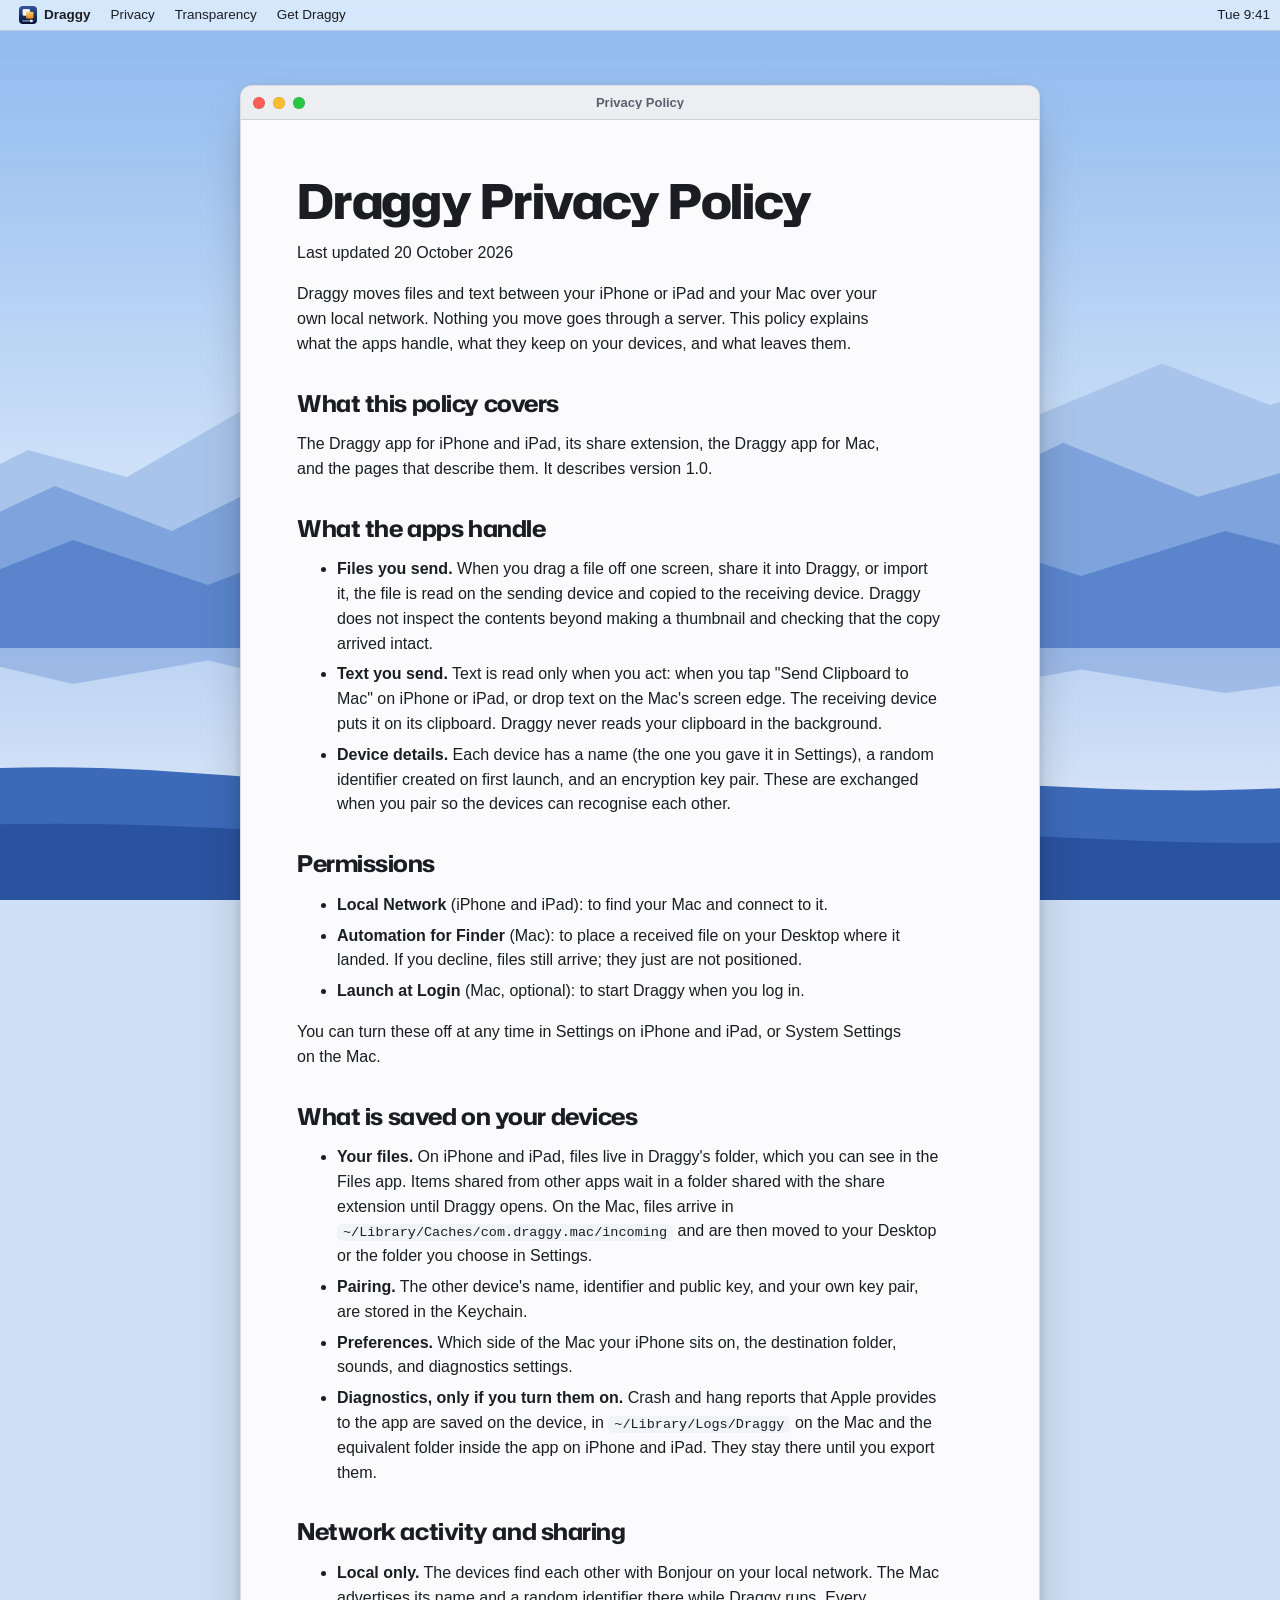
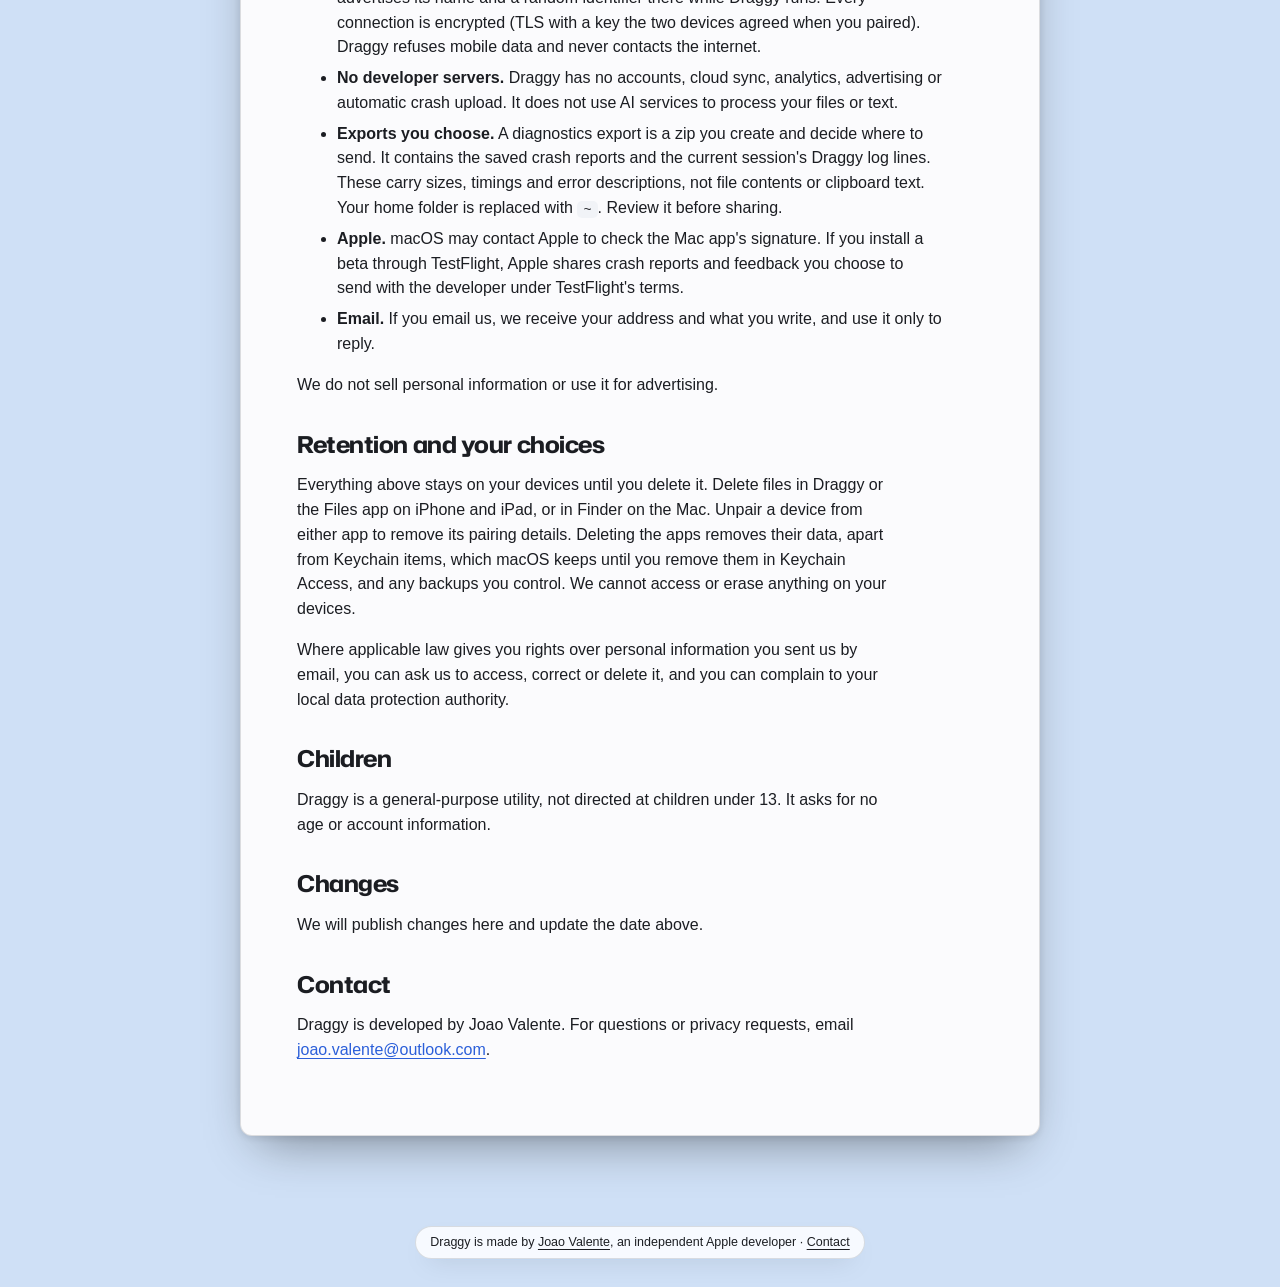
==== privacy.html @ fdbd55ca "Publish Draggy site from bdbf0c8" ====
<!doctype html>
<html lang="en">
<head>
  <meta charset="utf-8">
  <meta name="viewport" content="width=device-width, initial-scale=1, viewport-fit=cover">
  <title>Privacy Policy · Draggy</title>
  <link rel="icon" href="assets/favicon.png">
  <link rel="preload" href="fonts/HubotSans-Variable.woff2" as="font" type="font/woff2" crossorigin>
  <link rel="stylesheet" href="style.css">
</head>
<body>
  <a class="skip" href="#main">Skip to content</a>
  <header class="menubar">
    <nav class="menubar-inner" aria-label="Site">
      <a class="menu-app" href="./"><img src="assets/icon.png" alt="" width="18" height="18">Draggy</a>
      <a class="menu-item" href="privacy.html">Privacy</a>
      <a class="menu-item" href="transparency.html">Transparency</a>
      <a class="menu-item hide-sm" href="./#get">Get Draggy</a>
      <span class="menu-status" aria-hidden="true"><span class="clock">Tue 9:41</span></span>
    </nav>
  </header>
  <main id="main" class="doc-desk">
    <article class="window doc-window">
      <div class="titlebar" aria-hidden="true">
        <span class="lights"><i></i><i></i><i></i></span>
        <span class="title">Privacy Policy</span>
      </div>
      <div class="window-body">
<h1 id="draggy-privacy-policy">Draggy Privacy Policy</h1>
<p>Last updated 20 October 2026</p>
<p>Draggy moves files and text between your iPhone or iPad and your Mac
over your own local network. Nothing you move goes through a server.
This policy explains what the apps handle, what they keep on your
devices, and what leaves them.</p>
<h2 id="what-this-policy-covers">What this policy covers</h2>
<p>The Draggy app for iPhone and iPad, its share extension, the Draggy
app for Mac, and the pages that describe them. It describes version
1.0.</p>
<h2 id="what-the-apps-handle">What the apps handle</h2>
<ul>
<li><strong>Files you send.</strong> When you drag a file off one
screen, share it into Draggy, or import it, the file is read on the
sending device and copied to the receiving device. Draggy does not
inspect the contents beyond making a thumbnail and checking that the
copy arrived intact.</li>
<li><strong>Text you send.</strong> Text is read only when you act: when
you tap "Send Clipboard to Mac" on iPhone or iPad, or drop text on the
Mac's screen edge. The receiving device puts it on its clipboard. Draggy
never reads your clipboard in the background.</li>
<li><strong>Device details.</strong> Each device has a name (the one you
gave it in Settings), a random identifier created on first launch, and
an encryption key pair. These are exchanged when you pair so the devices
can recognise each other.</li>
</ul>
<h2 id="permissions">Permissions</h2>
<ul>
<li><strong>Local Network</strong> (iPhone and iPad): to find your Mac
and connect to it.</li>
<li><strong>Automation for Finder</strong> (Mac): to place a received
file on your Desktop where it landed. If you decline, files still
arrive; they just are not positioned.</li>
<li><strong>Launch at Login</strong> (Mac, optional): to start Draggy
when you log in.</li>
</ul>
<p>You can turn these off at any time in Settings on iPhone and iPad, or
System Settings on the Mac.</p>
<h2 id="what-is-saved-on-your-devices">What is saved on your
devices</h2>
<ul>
<li><strong>Your files.</strong> On iPhone and iPad, files live in
Draggy's folder, which you can see in the Files app. Items shared from
other apps wait in a folder shared with the share extension until Draggy
opens. On the Mac, files arrive in
<code>~/Library/Caches/com.draggy.mac/incoming</code> and are then moved
to your Desktop or the folder you choose in Settings.</li>
<li><strong>Pairing.</strong> The other device's name, identifier and
public key, and your own key pair, are stored in the Keychain.</li>
<li><strong>Preferences.</strong> Which side of the Mac your iPhone sits
on, the destination folder, sounds, and diagnostics settings.</li>
<li><strong>Diagnostics, only if you turn them on.</strong> Crash and
hang reports that Apple provides to the app are saved on the device, in
<code>~/Library/Logs/Draggy</code> on the Mac and the equivalent folder
inside the app on iPhone and iPad. They stay there until you export
them.</li>
</ul>
<h2 id="network-activity-and-sharing">Network activity and sharing</h2>
<ul>
<li><strong>Local only.</strong> The devices find each other with
Bonjour on your local network. The Mac advertises its name and a random
identifier there while Draggy runs. Every connection is encrypted (TLS
with a key the two devices agreed when you paired). Draggy refuses
mobile data and never contacts the internet.</li>
<li><strong>No developer servers.</strong> Draggy has no accounts, cloud
sync, analytics, advertising or automatic crash upload. It does not use
AI services to process your files or text.</li>
<li><strong>Exports you choose.</strong> A diagnostics export is a zip
you create and decide where to send. It contains the saved crash reports
and the current session's Draggy log lines. These carry sizes, timings
and error descriptions, not file contents or clipboard text. Your home
folder is replaced with <code>~</code>. Review it before sharing.</li>
<li><strong>Apple.</strong> macOS may contact Apple to check the Mac
app's signature. If you install a beta through TestFlight, Apple shares
crash reports and feedback you choose to send with the developer under
TestFlight's terms.</li>
<li><strong>Email.</strong> If you email us, we receive your address and
what you write, and use it only to reply.</li>
</ul>
<p>We do not sell personal information or use it for advertising.</p>
<h2 id="retention-and-your-choices">Retention and your choices</h2>
<p>Everything above stays on your devices until you delete it. Delete
files in Draggy or the Files app on iPhone and iPad, or in Finder on the
Mac. Unpair a device from either app to remove its pairing details.
Deleting the apps removes their data, apart from Keychain items, which
macOS keeps until you remove them in Keychain Access, and any backups
you control. We cannot access or erase anything on your devices.</p>
<p>Where applicable law gives you rights over personal information you
sent us by email, you can ask us to access, correct or delete it, and
you can complain to your local data protection authority.</p>
<h2 id="children">Children</h2>
<p>Draggy is a general-purpose utility, not directed at children under
13. It asks for no age or account information.</p>
<h2 id="changes">Changes</h2>
<p>We will publish changes here and update the date above.</p>
<h2 id="contact">Contact</h2>
<p>Draggy is developed by Joao Valente. For questions or privacy
requests, email <a
href="mailto:joao.valente@outlook.com">joao.valente@outlook.com</a>.</p>
      </div>
    </article>
  </main>
  <footer class="dock-wrap">
    <p class="made plate">Draggy is made by <a href="https://portfolio.ovalente.online">Joao Valente</a>, an independent Apple developer · <a href="mailto:joao.valente@outlook.com">Contact</a></p>
  </footer>
</body>
</html>
---- style.css ----
/* Draggy site: the page is a Mac Desktop. Windows float over an authored wallpaper; the menu bar is the nav. */

@font-face {
  font-family: "Hubot Sans";
  src: url("fonts/HubotSans-Variable.woff2") format("woff2");
  font-weight: 200 900;
  font-stretch: 75% 125%;
  font-display: swap;
}

:root {
  --ui: -apple-system, BlinkMacSystemFont, "SF Pro Text", "Helvetica Neue", "Segoe UI", Roboto, sans-serif;
  --display: "Hubot Sans", var(--ui);

  --wallpaper: url("assets/wallpaper-day.svg");
  --desk-fallback: #cfe0f6;
  --menubar: rgba(246, 248, 252, 0.72);
  --menubar-text: #1b1d22;
  --window: #fbfbfd;
  --window-line: rgba(25, 30, 45, 0.14);
  --titlebar: #eceef2;
  --title-text: #5b606b;
  --text: #1b1d22;
  --text-2: #4a4f5a;
  --label-bg: rgba(255, 255, 255, 0.78);
  --label-text: #1b1d22;
  --select: #2b5fd9;
  --select-fill: #2b5fd9;
  --select-soft: rgba(43, 95, 217, 0.14);
  --row: #f1f3f7;
  --push: #ffffff;
  --push-line: rgba(25, 30, 45, 0.18);
  --dock: rgba(246, 248, 252, 0.6);
  --hint: rgba(255, 255, 255, 0.84);
  --inactive-light: #d5d7dc;
  --shadow-window: 0 22px 48px -18px rgba(0, 0, 0, 0.42), 0 2px 8px rgba(0, 0, 0, 0.1);
  --shadow-inactive: 0 12px 28px -16px rgba(0, 0, 0, 0.3), 0 1px 4px rgba(0, 0, 0, 0.08);
  --shadow-phone: 0 30px 60px -24px rgba(0, 0, 0, 0.55), 0 4px 14px rgba(0, 0, 0, 0.18);
  --radius-window: 12px;

  /* The docked iPhone and the seam where it meets the Desktop. */
  --phone-w: clamp(260px, 24vw, 340px);
  --phone-shown: calc(var(--phone-w) * 0.88);
  color-scheme: light dark;
}

@media (prefers-color-scheme: dark) {
  :root:not([data-theme="light"]) {
    --wallpaper: url("assets/wallpaper-night.svg");
    --desk-fallback: #111a36;
    --menubar: rgba(22, 26, 42, 0.62);
    --menubar-text: #eef0f6;
    --window: #1e1f24;
    --window-line: rgba(255, 255, 255, 0.12);
    --titlebar: #2a2b31;
    --title-text: #a4a8b4;
    --text: #f1f2f6;
    --text-2: #b9bdc8;
    --label-bg: rgba(12, 16, 32, 0.62);
    --label-text: #ffffff;
    --select: #7da2ff;
    --select-fill: #2f5fd6;
    --select-soft: rgba(76, 125, 255, 0.2);
    --row: #26272d;
    --push: #3a3b42;
    --push-line: rgba(255, 255, 255, 0.14);
    --dock: rgba(32, 36, 54, 0.55);
    --hint: rgba(30, 33, 46, 0.84);
    --inactive-light: #4a4c55;
    --shadow-window: 0 24px 52px -18px rgba(0, 0, 0, 0.7), 0 2px 8px rgba(0, 0, 0, 0.35);
    --shadow-inactive: 0 14px 30px -16px rgba(0, 0, 0, 0.6), 0 1px 4px rgba(0, 0, 0, 0.3);
  }
}
:root[data-theme="dark"] {
  --wallpaper: url("assets/wallpaper-night.svg");
  --desk-fallback: #111a36;
  --menubar: rgba(22, 26, 42, 0.62);
  --menubar-text: #eef0f6;
  --window: #1e1f24;
  --window-line: rgba(255, 255, 255, 0.12);
  --titlebar: #2a2b31;
  --title-text: #a4a8b4;
  --text: #f1f2f6;
  --text-2: #b9bdc8;
  --label-bg: rgba(12, 16, 32, 0.62);
  --label-text: #ffffff;
  --select: #7da2ff;
  --select-fill: #2f5fd6;
  --select-soft: rgba(76, 125, 255, 0.2);
  --row: #26272d;
  --push: #3a3b42;
  --push-line: rgba(255, 255, 255, 0.14);
  --dock: rgba(32, 36, 54, 0.55);
  --hint: rgba(30, 33, 46, 0.84);
  --inactive-light: #4a4c55;
  --shadow-window: 0 24px 52px -18px rgba(0, 0, 0, 0.7), 0 2px 8px rgba(0, 0, 0, 0.35);
  --shadow-inactive: 0 14px 30px -16px rgba(0, 0, 0, 0.6), 0 1px 4px rgba(0, 0, 0, 0.3);
}

* { box-sizing: border-box; }
html { -webkit-text-size-adjust: 100%; scroll-behavior: smooth; scroll-padding-top: 40px; }
body {
  margin: 0;
  min-height: 100vh;
  color: var(--text);
  background: var(--desk-fallback);
  font: 16px/1.55 var(--ui);
  -webkit-font-smoothing: antialiased;
}
/* The wallpaper stays put behind every window, like a real Desktop. A fixed layer rather than
   background-attachment: fixed, which iOS ignores. */
body::before {
  content: ""; position: fixed; inset: 0; z-index: -1;
  background: var(--desk-fallback) var(--wallpaper) center bottom / cover no-repeat;
}
img, svg { display: block; }
img { max-width: 100%; height: auto; }
a { color: var(--select); text-underline-offset: 3px; text-decoration-thickness: 1px; }
::selection { background: var(--select-fill); color: #fff; }
:focus-visible { outline: 3px solid color-mix(in srgb, var(--select) 70%, transparent); outline-offset: 2px; border-radius: 6px; }
.sprite { position: absolute; }
.skip { position: absolute; left: -999px; top: 6px; z-index: 50; background: var(--window); color: var(--text); padding: 8px 12px; border-radius: 8px; }
.skip:focus { left: 8px; }

/* Menu bar: the site navigation in the macOS menu bar's grammar. */
.menubar {
  position: sticky; top: 0; z-index: 20;
  background: var(--menubar);
  backdrop-filter: saturate(1.6) blur(18px);
  -webkit-backdrop-filter: saturate(1.6) blur(18px);
  border-bottom: 1px solid var(--window-line);
}
.menubar-inner { display: flex; align-items: center; gap: 2px; height: 30px; padding: 0 10px; font: 500 13.5px/1 var(--ui); }
.menubar a { color: var(--menubar-text); text-decoration: none; padding: 6px 9px; border-radius: 5px; white-space: nowrap; }
.menubar a:hover { background: var(--select-fill); color: #fff; }
.menu-app { display: inline-flex; align-items: center; gap: 7px; font-weight: 700; }
.menu-app img { width: 18px; height: 18px; border-radius: 4px; }
.menu-status { margin-left: auto; display: inline-flex; align-items: center; gap: 12px; color: var(--menubar-text); font-variant-numeric: tabular-nums; }
.status-glyph { width: 16px; height: 16px; }

/* Windows. The key window has colored traffic lights; the others go grey, as on a real Mac. */
.window {
  background: var(--window);
  border: 1px solid var(--window-line);
  border-radius: var(--radius-window);
  box-shadow: var(--shadow-window);
  overflow: hidden;
  position: relative;
  transition: box-shadow 0.3s ease-out;
  z-index: 2;
}
.window.inactive { z-index: 1; }
/* Keyboard focus raises its window, so a focused link is never under another window. */
.window:focus-within { z-index: 3; }
.titlebar {
  position: relative; display: flex; align-items: center; justify-content: center;
  height: 34px; padding: 0 76px; background: var(--titlebar); border-bottom: 1px solid var(--window-line);
}
.lights { position: absolute; left: 12px; display: flex; gap: 8px; }
.lights i { width: 12px; height: 12px; border-radius: 50%; background: #ff5f57; box-shadow: inset 0 0 0 0.5px rgba(0, 0, 0, 0.18); transition: background 0.2s; }
.lights i:nth-child(2) { background: #febc2e; }
.lights i:nth-child(3) { background: #28c840; }
.title { font: 600 13px/1 var(--ui); color: var(--title-text); white-space: nowrap; overflow: hidden; text-overflow: ellipsis; }
.window.inactive { box-shadow: var(--shadow-inactive); }
.window.inactive .lights i { background: var(--inactive-light); }
.window.inactive .title { opacity: 0.6; }
.window-body { padding: 28px 30px 30px; }
.statusbar {
  padding: 7px 16px; font: 12px/1.3 var(--ui); color: var(--title-text);
  background: var(--titlebar); border-top: 1px solid var(--window-line); text-align: center;
}

h1, h2, h3 { font-family: var(--display); color: var(--text); text-wrap: balance; margin: 0; word-spacing: 0.05em; }
h1 { font-size: clamp(2.6rem, 5.2vw, 4.4rem); font-weight: 760; letter-spacing: -0.025em; line-height: 1.03; margin-bottom: 18px; }
h2 { font-size: clamp(1.8rem, 3.2vw, 2.6rem); font-weight: 700; letter-spacing: -0.02em; line-height: 1.1; margin-bottom: 10px; }
h3 { font-size: 1.15rem; font-weight: 680; letter-spacing: -0.01em; }
.lede { font-size: 1.15rem; line-height: 1.55; color: var(--text-2); margin: 0 0 26px; max-width: 34em; }
.sub { color: var(--text-2); margin: 0 0 22px; max-width: 42em; }

/* Push buttons, in the macOS dialog grammar: the default one is blue. */
.actions { display: flex; flex-wrap: wrap; gap: 10px; }
.push {
  display: inline-flex; align-items: center; justify-content: center; min-height: 34px;
  padding: 0 16px; border-radius: 8px; font: 600 14.5px/1 var(--ui); text-decoration: none;
  color: var(--text); background: var(--push); border: 1px solid var(--push-line);
  box-shadow: 0 1px 2px rgba(0, 0, 0, 0.08);
  transition: transform 0.15s cubic-bezier(0.2, 0.8, 0.2, 1), filter 0.15s;
}
.push:hover { filter: brightness(0.97); }
.push:active { transform: translateY(1px); }
.push.default { background: var(--select-fill); color: #fff; border-color: transparent; box-shadow: 0 1px 2px rgba(0, 0, 0, 0.25); }
/* Disabled reads as information, not as a faded button: solid neutral fill, full-contrast text. */
.push[aria-disabled="true"] { background: var(--row); color: var(--text-2); border-color: var(--push-line); box-shadow: none; pointer-events: none; }

/* The first viewport: the Desktop itself. */
.desk {
  position: relative; overflow: hidden;
  min-height: calc(100svh - 31px);
  display: grid; align-content: center;
  padding: 7vh clamp(16px, 7vw, 110px) 15vh;
}
.hero-window { width: min(620px, 100%); position: relative; z-index: 3; }
.hero-body { padding: 34px 36px 34px; }

.desk-icons { position: static; }
.desk-icon {
  appearance: none; background: none; border: 0; padding: 6px 6px 4px; margin: 0;
  display: grid; justify-items: center; gap: 5px; width: 104px;
  cursor: grab; touch-action: none; border-radius: 8px; color: inherit; text-decoration: none;
  transition: transform 0.35s cubic-bezier(0.16, 1, 0.3, 1), opacity 0.3s;
}
.desk-icon.as-link { cursor: pointer; touch-action: auto; }
.desk-icon:active { cursor: grabbing; }
.desk-icon.as-link:active { cursor: pointer; }
.desk .desk-icon { position: absolute; z-index: 4; }
.desk-icon.in-column { right: calc(var(--phone-shown) + clamp(110px, 10vw, 170px)); }
.desk-icon.in-column.first { top: 9vh; }
.desk-icon.in-column.second { top: calc(9vh + 116px); }
/* The file that just crossed: right at the seam, in the bloom's resting light. */
.desk-icon.at-seam { right: calc(var(--phone-shown) + 18px); top: calc(50% - 48px); }
.icon-art { width: 50px; height: 62px; filter: drop-shadow(0 3px 5px rgba(0, 0, 0, 0.3)); }
.icon-art.wide { width: 62px; height: 50px; margin: 6px 0; }
.label {
  font: 600 12.5px/1.25 var(--ui); color: var(--label-text); background: var(--label-bg);
  padding: 2px 7px; border-radius: 5px; text-align: center; max-width: 100%;
}
.desk-icon:focus-visible { outline: none; }
.desk-icon:focus-visible .label, .desk-icon.selected .label { background: var(--select-fill); color: #fff; }
.desk-icon:focus-visible .icon-art, .desk-icon.selected .icon-art { filter: drop-shadow(0 3px 5px rgba(0, 0, 0, 0.3)) brightness(0.88); }
.desk-icon.dragging { transition: none; z-index: 10; cursor: grabbing; }
.desk-icon.sent { opacity: 0; transform: var(--sent-to, translateX(160px)) scale(0.3); pointer-events: none; }
.desk-icon.arriving { animation: arrive 1.15s cubic-bezier(0.16, 1, 0.3, 1) 0.5s both; }
@keyframes arrive {
  from { transform: translate(var(--from-x, 120px), var(--from-y, 0)) scale(0.55); opacity: 0; filter: blur(2px); }
  35% { opacity: 1; filter: blur(0); }
  to { transform: none; opacity: 1; }
}

/* The iPhone, docked against the right edge of the screen like it sits beside the Mac. */
.docked-phone {
  position: absolute; z-index: 2; margin: 0;
  right: calc((var(--phone-w) - var(--phone-shown)) * -1);
  top: 50%; transform: translateY(-50%);
  width: var(--phone-w);
}
.phone-frame {
  position: relative; border-radius: 15% / 7.5%; padding: 3.4%;
  background: #0d0e12; box-shadow: var(--shadow-phone), inset 0 0 0 1.5px #3a3c44;
}
.phone-frame img { border-radius: 12.5% / 6.4%; width: 100%; }
.phone-glow {
  position: absolute; inset: 3.4%; border-radius: 12.5% / 6.4%; pointer-events: none; opacity: 0;
  box-shadow: inset 0 0 22px 6px rgba(190, 130, 245, 0.85), inset 0 0 40px 12px rgba(255, 140, 120, 0.45);
  transition: opacity 0.6s ease-out;
}
.docked-phone.receiving .phone-glow { opacity: 1; transition-duration: 0.15s; }
.docked-phone.target .phone-frame { box-shadow: var(--shadow-phone), inset 0 0 0 1.5px #3a3c44, 0 0 0 4px var(--select-fill); }

/* The Mac's light bloom where a file crosses: white core, pastel rainbow fringe. At rest it glows softly at
   the seam, so a still frame still shows where the file came from. */
.bloom {
  position: absolute; z-index: 1; pointer-events: none;
  width: 760px; height: 760px; margin: -380px 0 0 -380px;
  left: var(--bloom-x, calc(100% - var(--phone-shown))); top: var(--bloom-y, 50%);
  border-radius: 50%; opacity: 0;
  background: radial-gradient(circle,
    rgba(255, 255, 255, 0.95) 0%, rgba(255, 255, 255, 0.8) 14%,
    rgba(255, 214, 190, 0.6) 28%, rgba(255, 178, 210, 0.42) 40%,
    rgba(196, 178, 255, 0.28) 54%, rgba(150, 220, 255, 0.14) 68%, rgba(150, 220, 255, 0) 80%);
  filter: blur(6px);
}
.bloom.rest { opacity: 0.5; transform: scale(0.62); transition: opacity 1.2s ease-out, transform 1.2s ease-out; }
.bloom.play { animation: bloom 1.6s cubic-bezier(0.16, 1, 0.3, 1) both; }
@keyframes bloom {
  from { opacity: 0; transform: scale(0.3); }
  22% { opacity: 1; }
  to { opacity: 0.5; transform: scale(0.62); }
}

.desk-hint {
  position: absolute; z-index: 5; left: 50%; bottom: 5vh; transform: translateX(-50%); margin: 0;
  padding: 8px 14px; border-radius: 999px; background: var(--hint);
  backdrop-filter: blur(14px); -webkit-backdrop-filter: blur(14px);
  font: 500 13px/1.3 var(--ui); color: var(--text); box-shadow: 0 6px 18px -8px rgba(0, 0, 0, 0.35);
  white-space: nowrap;
}

/* Text that sits straight on the Desktop gets a frosted backing, like a macOS widget. */
.plate {
  display: inline-block; max-width: 100%;
  background: var(--hint); color: var(--text); text-shadow: none;
  backdrop-filter: saturate(1.5) blur(16px); -webkit-backdrop-filter: saturate(1.5) blur(16px);
  border: 1px solid var(--window-line); border-radius: 16px;
  box-shadow: 0 10px 26px -14px rgba(0, 0, 0, 0.35);
}

/* Further down, more windows on the same Desktop: staggered left and right, overlapping, never a centred
   column of cards. */
.sheet { position: relative; padding: 4vh clamp(16px, 6vw, 96px); display: grid; max-width: 1360px; margin: 0 auto; }
.list-window { width: min(880px, 100%); justify-self: start; }
.sheet.split { grid-template-columns: minmax(0, 1fr) clamp(220px, 21vw, 290px); gap: clamp(28px, 4vw, 60px); align-items: center; margin-top: -6vh; }
.icon-window { width: min(860px, 100%); justify-self: end; z-index: 1; }
#privacy { grid-template-columns: minmax(0, 720px) auto; justify-content: start; gap: 40px; align-items: start; margin-top: -4vh; }
.get .volume-window { width: min(900px, 100%); justify-self: end; margin-top: -2vh; }

.listview { width: 100%; border-collapse: collapse; font-size: 15px; }
.listview thead th { text-align: left; font: 600 12px/1 var(--ui); color: var(--title-text); padding: 8px 14px; border-bottom: 1px solid var(--window-line); }
.listview tbody tr:nth-child(odd) { background: var(--row); }
.listview th[scope="row"], .listview td { padding: 14px; vertical-align: top; text-align: left; font-weight: 400; color: var(--text-2); }
.listview th[scope="row"] { width: 52%; }
.step { display: block; font: 680 16px/1.3 var(--display); color: var(--text); margin-bottom: 3px; }
.listview tbody tr:hover { background: var(--select-soft); }

/* Finder icon view with a Quick Look pane. */
.finder-split { display: grid; grid-template-columns: minmax(0, 1fr) 240px; border-top: 1px solid var(--window-line); margin: 0 -30px -30px; }
.iconview { list-style: none; margin: 0; padding: 22px 18px; display: grid; grid-template-columns: repeat(3, minmax(0, 1fr)); gap: 14px 6px; align-content: start; }
.file {
  appearance: none; background: none; border: 0; padding: 8px 4px; width: 100%; color: inherit; cursor: default;
  display: grid; justify-items: center; gap: 8px; border-radius: 10px; font: inherit;
}
.file-tile {
  width: 64px; height: 76px; border-radius: 6px 18px 6px 6px; display: grid; place-items: center;
  background: var(--window); border: 1px solid var(--window-line); box-shadow: 0 4px 10px -6px rgba(0, 0, 0, 0.35);
  color: var(--select);
}
.file-tile svg { width: 30px; height: 30px; }
.file-name { font: 600 13px/1.25 var(--ui); text-align: center; color: var(--text); padding: 2px 6px; border-radius: 5px; max-width: 13ch; text-wrap: balance; }
.file-desc { display: none; }
.file[aria-pressed="true"] .file-name { background: var(--select-fill); color: #fff; }
.file[aria-pressed="true"] .file-tile { background: var(--select-soft); }
.file:focus-visible { outline: none; }
.file:focus-visible .file-tile { outline: 3px solid color-mix(in srgb, var(--select) 70%, transparent); outline-offset: 2px; }
.quicklook { border-left: 1px solid var(--window-line); background: var(--row); padding: 26px 22px; display: grid; align-content: start; gap: 10px; }
.ql-tile { width: 56px; height: 66px; border-radius: 6px 16px 6px 6px; display: grid; place-items: center; background: var(--window); border: 1px solid var(--window-line); color: var(--select); }
.ql-tile svg { width: 28px; height: 28px; }
.ql-title { font: 680 18px/1.25 var(--display); color: var(--text); }
.ql-desc { margin: 0; color: var(--text-2); }
/* Without JavaScript there is no selection, so every description shows under its icon. */
.no-js .file-desc { display: block; font-size: 13.5px; color: var(--text-2); text-align: center; }
.no-js .quicklook { display: none; }
.no-js .finder-split { grid-template-columns: 1fr; }

.phone-still { margin: 0; display: grid; gap: 12px; justify-items: center; }
.phone-still figcaption { font: 600 13px/1.3 var(--ui); text-align: center; padding: 7px 12px; border-radius: 999px; text-wrap: balance; }

.info-head { display: flex; gap: 18px; align-items: flex-start; margin-bottom: 18px; }
.info-head img { width: 64px; height: 64px; border-radius: 14px; flex: none; box-shadow: 0 4px 10px -4px rgba(0, 0, 0, 0.3); }
.info-rows { margin: 0; border-top: 1px solid var(--window-line); }
.info-rows > div { display: grid; grid-template-columns: 9.5em 1fr; gap: 16px; padding: 11px 0; border-bottom: 1px solid var(--window-line); }
.info-rows dt { font-weight: 600; color: var(--title-text); text-align: right; font-size: 14px; }
.info-rows dd { margin: 0; color: var(--text); font-size: 15px; }
.info-links { display: flex; flex-wrap: wrap; gap: 8px 22px; margin: 18px 0 0; font-weight: 600; }
.desk-docs { display: grid; gap: 18px; justify-items: center; align-content: start; padding-top: 18px; }

.get-row { display: grid; grid-template-columns: repeat(2, minmax(0, 1fr)); gap: 24px; margin-top: 8px; }
.get-col { display: grid; gap: 12px; justify-items: center; text-align: center; background: var(--row); border-radius: 10px; padding: 22px 18px 24px; }
.dmg-stage { display: flex; align-items: center; justify-content: center; gap: 22px; min-height: 112px; color: var(--title-text); }
.dmg-item { display: grid; justify-items: center; gap: 6px; font: 600 12.5px/1.2 var(--ui); color: var(--text); }
.dmg-item img { width: 72px; height: 72px; border-radius: 16px; }
.dmg-arrow { width: 96px; height: 24px; }
.folder { width: 76px; height: 62px; }
.glyph-tile { width: 64px; height: 64px; color: var(--select); }
.req { margin: 0; color: var(--text-2); font-size: 14.5px; max-width: 30em; }

/* Footer: a Dock. */
.dock-wrap { padding: 6vh 16px 28px; display: grid; justify-items: center; gap: 12px; }
.dock {
  display: flex; gap: 6px; padding: 8px; border-radius: 22px;
  background: var(--dock); border: 1px solid var(--window-line);
  backdrop-filter: saturate(1.5) blur(20px); -webkit-backdrop-filter: saturate(1.5) blur(20px);
  box-shadow: 0 12px 30px -14px rgba(0, 0, 0, 0.35);
}
.dock-item {
  display: grid; justify-items: center; gap: 4px; width: 78px; padding: 6px 2px 4px; border-radius: 14px;
  text-decoration: none; color: var(--text); font: 500 11.5px/1.2 var(--ui);
  transition: transform 0.25s cubic-bezier(0.16, 1, 0.3, 1);
}
.dock-item img, .dock-item svg { width: 40px; height: 40px; border-radius: 10px; }
.dock-item svg { padding: 7px; background: var(--window); color: var(--select); border: 1px solid var(--window-line); }
.dock-item:hover { transform: translateY(-6px) scale(1.06); }
.made { margin: 0; font: 500 12.5px/1.4 var(--ui); text-align: center; padding: 7px 14px; border-radius: 999px; }
.made a { color: inherit; }

/* Document pages (privacy, transparency): a text document window on the same Desktop. */
.doc-desk { padding: 6vh 16px 4vh; display: grid; justify-items: center; }
.doc-window { width: min(800px, 100%); }
.doc-window .window-body { padding: clamp(24px, 5vw, 56px); }
.doc-window h1 { font-size: clamp(2rem, 4.6vw, 3rem); margin-bottom: 8px; }
.doc-window h2 { font-size: 1.45rem; margin: 34px 0 8px; }
.doc-window p, .doc-window li { color: var(--text); max-width: 68ch; }
.doc-window li { margin: 6px 0; }
.doc-window code { font: 13.5px ui-monospace, SFMono-Regular, Menlo, monospace; background: var(--row); padding: 1px 6px; border-radius: 5px; }

/* On wide screens the lower windows cascade like a real Desktop: different left edges, each pair overlapping,
   the key window above the inactive one behind it. */
@media (min-width: 1280px) {
  .list-window { justify-self: start; margin-left: 2vw; }
  .sheet.split { margin-top: -19vh; }
  .icon-window { margin-right: 1vw; }
  #privacy { margin-top: -16vh; padding-left: calc(clamp(16px, 6vw, 96px) + 16vw); }
  #privacy .desk-docs { margin-top: 26vh; }
  .get .volume-window { margin-top: -9vh; margin-right: 4vw; }
}

@media (max-width: 1080px) {
  .iconview { grid-template-columns: repeat(2, minmax(0, 1fr)); }
  #privacy { grid-template-columns: 1fr; }
  .desk-docs { grid-auto-flow: column; justify-content: start; padding-top: 0; }
}
@media (max-width: 820px) {
  :root { --phone-w: min(60vw, 260px); }
  .hide-sm { display: none; }
  .menu-status .status-glyph:first-child { display: none; }
  .desk {
    padding: 4vh 16px 0; min-height: auto; align-content: start;
    grid-template-columns: minmax(0, 1fr) auto; column-gap: 12px;
  }
  .hero-window { grid-column: 1 / -1; }
  .hero-body { padding: 24px 22px; }
  .desk-icons { display: grid; gap: 10px; align-content: center; justify-items: start; margin-top: 22px; }
  .desk .desk-icon { position: static; width: 96px; }
  .desk-icons .at-seam { order: -1; }
  .docked-phone { position: relative; right: auto; top: auto; transform: none; width: var(--phone-w); margin: 22px calc((var(--phone-w) - var(--phone-shown)) * -1 - 16px) 0 0; }
  .bloom { width: 460px; height: 460px; margin: -230px 0 0 -230px; left: calc(100% - var(--phone-shown)); top: 72%; }
  .desk-hint { position: relative; left: auto; bottom: auto; transform: none; grid-column: 1 / -1; justify-self: center; margin: 18px 0 24px; white-space: normal; text-align: center; }
  .sheet, .sheet.split, #privacy, .get .volume-window { margin-top: 0; }
  .sheet.split { grid-template-columns: 1fr; }
  .list-window, .icon-window { width: 100%; }
  .phone-still { width: min(70vw, 280px); justify-self: center; }
  .finder-split { grid-template-columns: 1fr; }
  .quicklook { border-left: 0; border-top: 1px solid var(--window-line); }
  .get-row { grid-template-columns: 1fr; }
  .info-rows > div { grid-template-columns: 1fr; gap: 2px; }
  .info-rows dt { text-align: left; }
  .listview thead { display: none; }
  .listview tr { display: grid; }
  .listview th[scope="row"] { width: auto; padding-bottom: 4px; }
  .listview td { padding-top: 0; }
  .dock-item { width: 62px; }
  .dock-item span { font-size: 11px; }
}
@media (max-width: 520px) {
  .window-body { padding: 22px 20px 24px; }
  .finder-split { margin: 0 -20px -24px; }
}

@media (prefers-reduced-motion: reduce) {
  html { scroll-behavior: auto; }
  .desk-icon.arriving { animation: none; }
  .bloom.play { animation: none; }
  .bloom.rest { transition: none; }
  .desk-icon, .push, .dock-item, .window, .lights i { transition: none; }
}
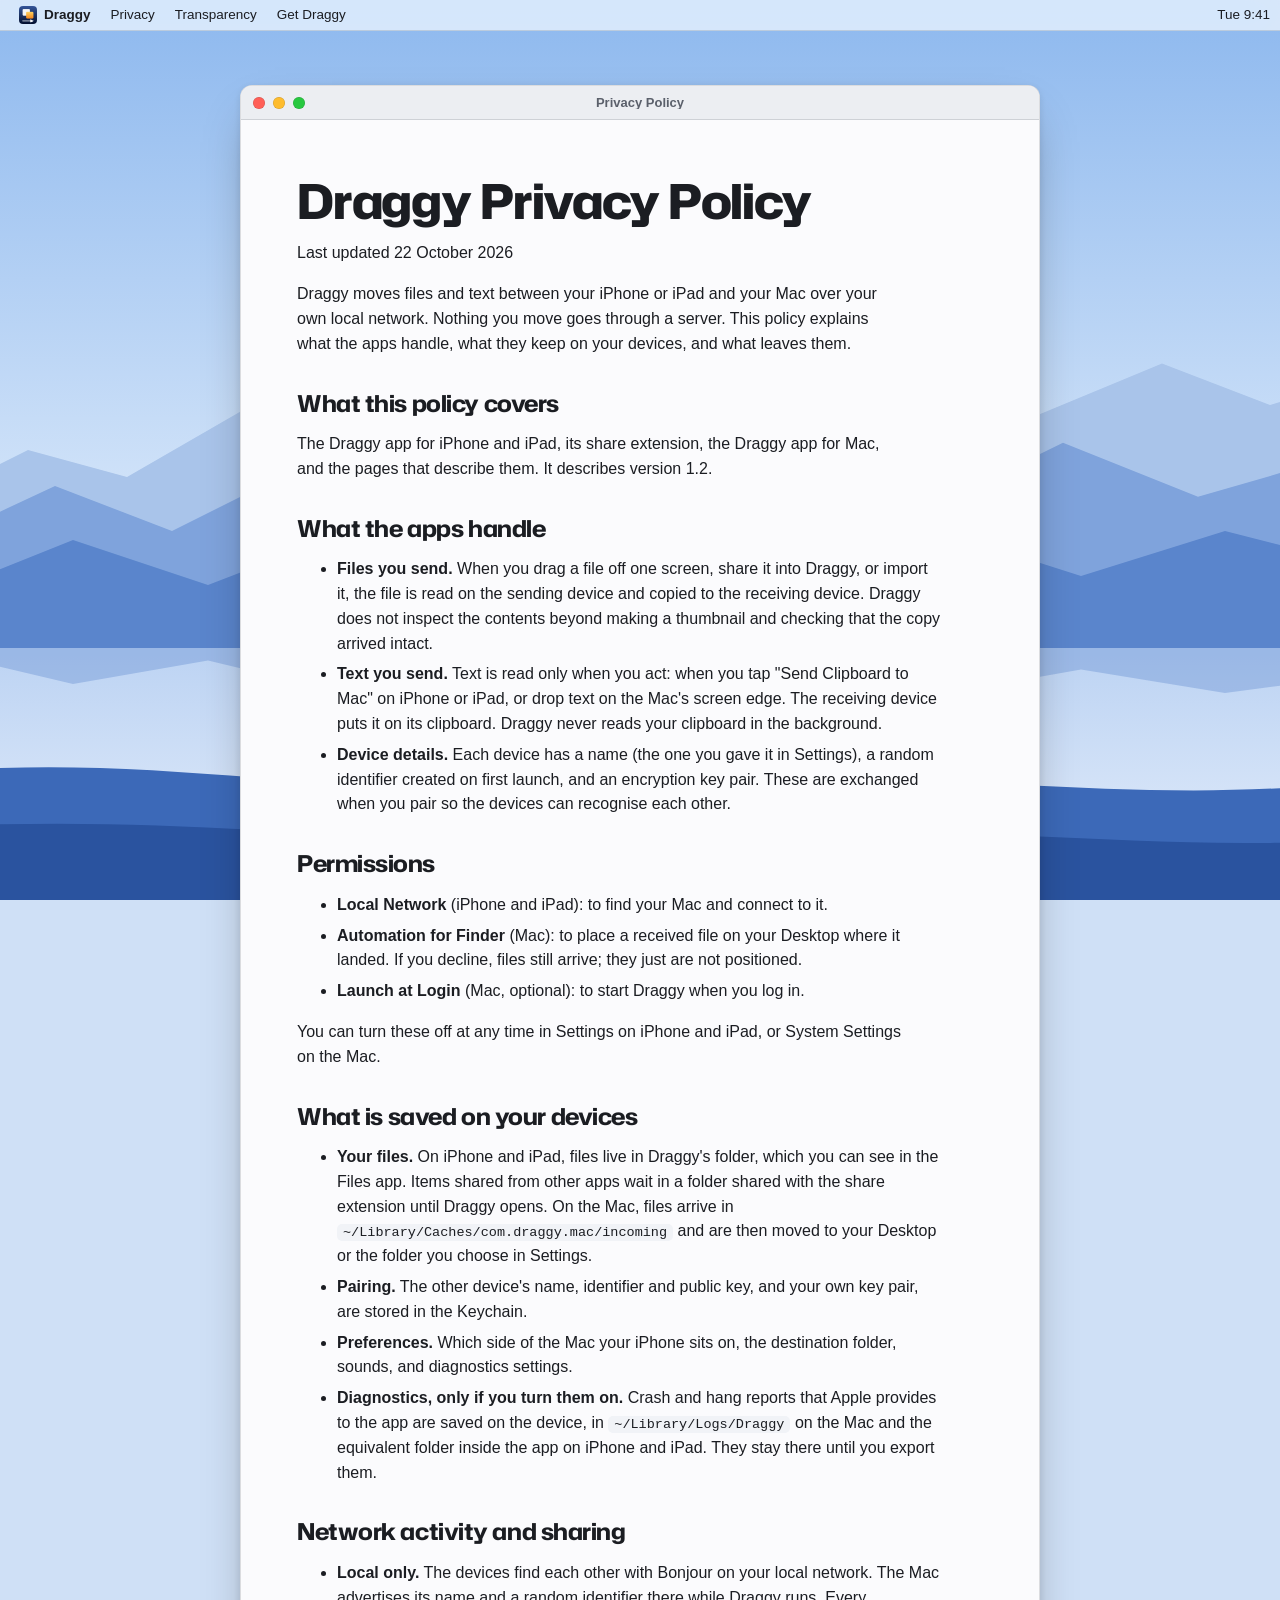
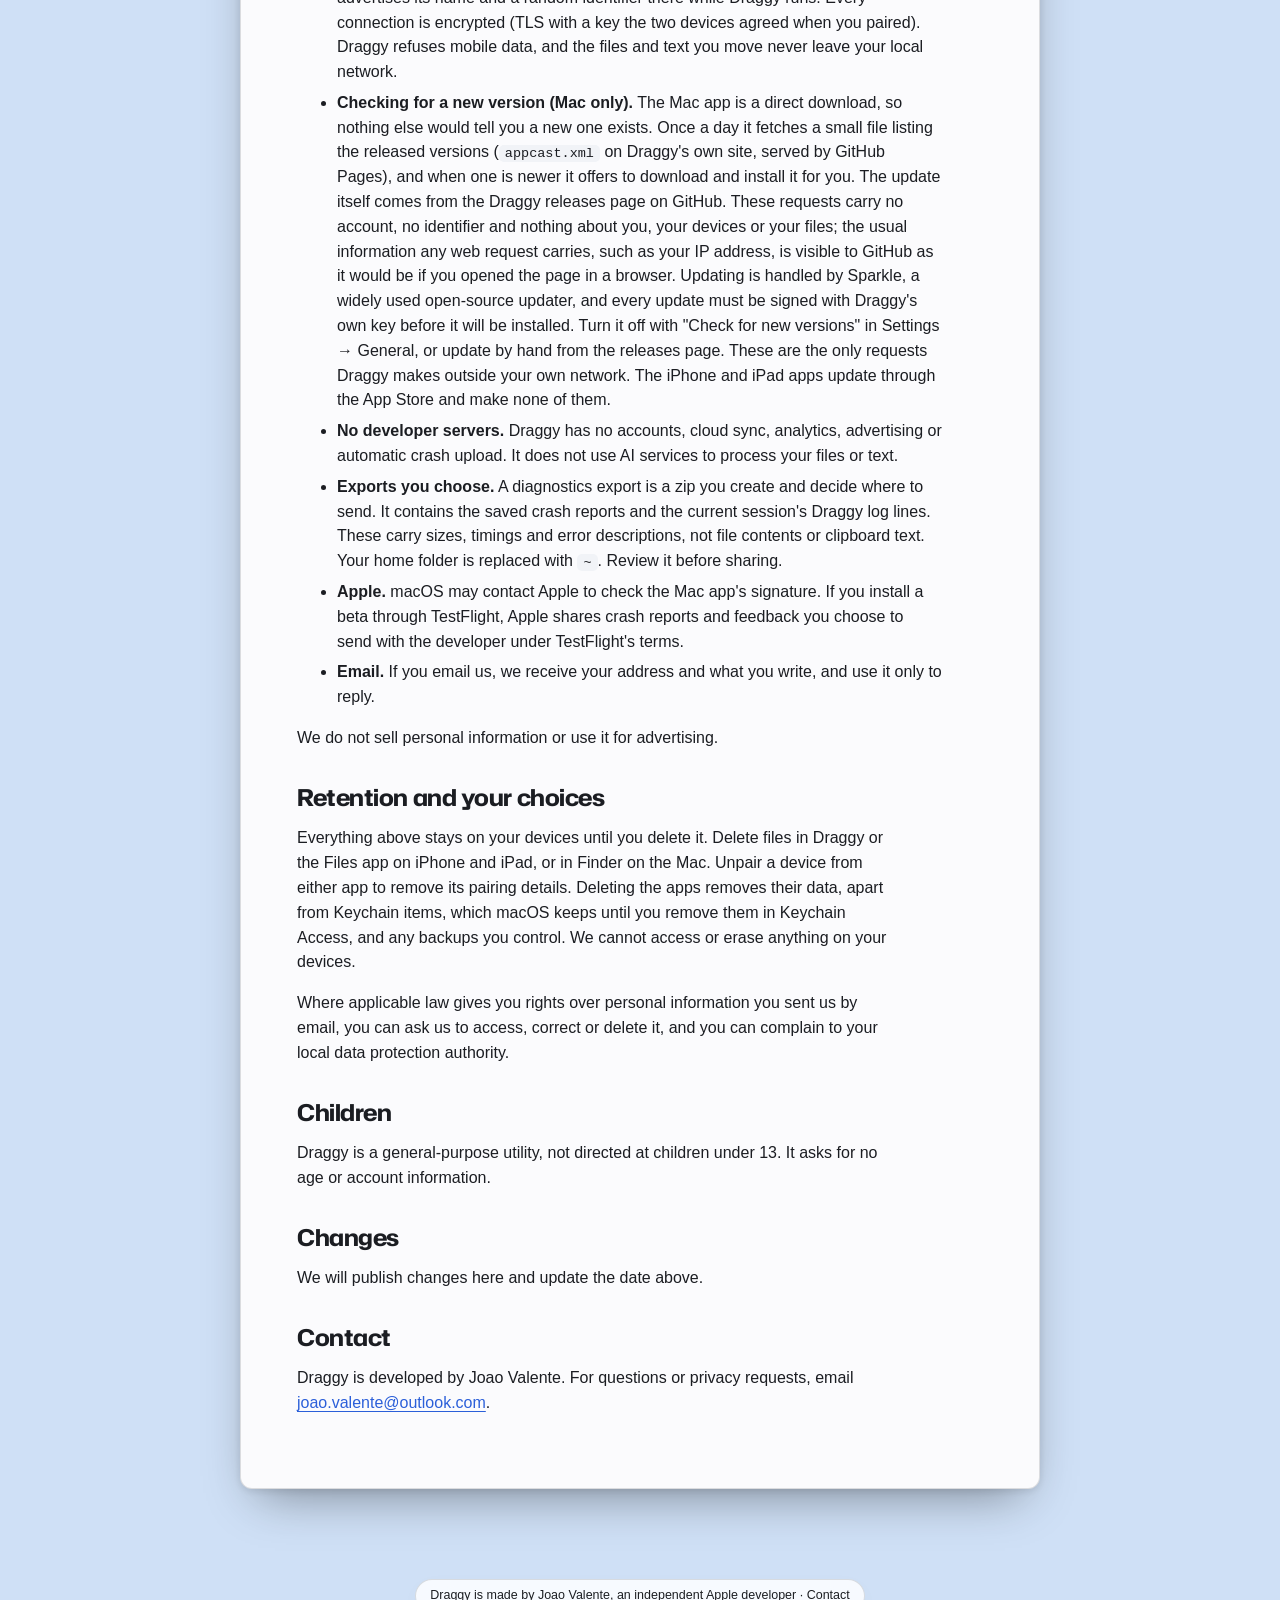
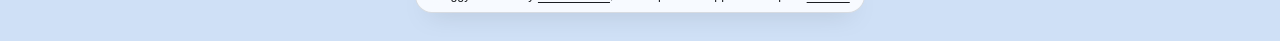
==== commit d436cb1b: "Publish Draggy site from 28f8274" ====
--- a/privacy.html
+++ b/privacy.html
@@ -27,7 +27,7 @@
       </div>
       <div class="window-body">
 <h1 id="draggy-privacy-policy">Draggy Privacy Policy</h1>
-<p>Last updated 20 October 2026</p>
+<p>Last updated 22 October 2026</p>
 <p>Draggy moves files and text between your iPhone or iPad and your Mac
 over your own local network. Nothing you move goes through a server.
 This policy explains what the apps handle, what they keep on your
@@ -35,7 +35,7 @@
 <h2 id="what-this-policy-covers">What this policy covers</h2>
 <p>The Draggy app for iPhone and iPad, its share extension, the Draggy
 app for Mac, and the pages that describe them. It describes version
-1.0.</p>
+1.2.</p>
 <h2 id="what-the-apps-handle">What the apps handle</h2>
 <ul>
 <li><strong>Files you send.</strong> When you drag a file off one
@@ -89,7 +89,24 @@
 Bonjour on your local network. The Mac advertises its name and a random
 identifier there while Draggy runs. Every connection is encrypted (TLS
 with a key the two devices agreed when you paired). Draggy refuses
-mobile data and never contacts the internet.</li>
+mobile data, and the files and text you move never leave your local
+network.</li>
+<li><strong>Checking for a new version (Mac only).</strong> The Mac app
+is a direct download, so nothing else would tell you a new one exists.
+Once a day it fetches a small file listing the released versions
+(<code>appcast.xml</code> on Draggy's own site, served by GitHub Pages),
+and when one is newer it offers to download and install it for you. The
+update itself comes from the Draggy releases page on GitHub. These
+requests carry no account, no identifier and nothing about you, your
+devices or your files; the usual information any web request carries,
+such as your IP address, is visible to GitHub as it would be if you
+opened the page in a browser. Updating is handled by Sparkle, a widely
+used open-source updater, and every update must be signed with Draggy's
+own key before it will be installed. Turn it off with "Check for new
+versions" in Settings → General, or update by hand from the releases
+page. These are the only requests Draggy makes outside your own network.
+The iPhone and iPad apps update through the App Store and make none of
+them.</li>
 <li><strong>No developer servers.</strong> Draggy has no accounts, cloud
 sync, analytics, advertising or automatic crash upload. It does not use
 AI services to process your files or text.</li>
--- a/style.css
+++ b/style.css
@@ -451,3 +451,15 @@
   .bloom.rest { transition: none; }
   .desk-icon, .push, .dock-item, .window, .lights i { transition: none; }
 }
+
+/* Demo video: a QuickTime Player window. */
+.watch { padding-top: 2vh; }
+.player-window { width: min(980px, 100%); justify-self: end; background: #0b0d14; }
+.player-body { background: #000; line-height: 0; }
+.player-body video { display: block; width: 100%; height: auto; aspect-ratio: 16 / 9; }
+/* The video-continuity clip is a phone screen, so its window is portrait and narrower. */
+.player-window.tall { width: min(400px, 100%); justify-self: center; }
+.player-window.tall .player-body video { aspect-ratio: 9 / 16; }
+.player-caption { margin: 0; padding: 11px 16px 12px; font: 500 13px/1.4 var(--ui); color: #b9bdc8; background: #15171f; border-top: 1px solid rgba(255, 255, 255, 0.06); }
+.player-caption span { color: #f1f2f6; font-weight: 600; }
+@media (max-width: 820px) { .player-window { width: 100%; } }
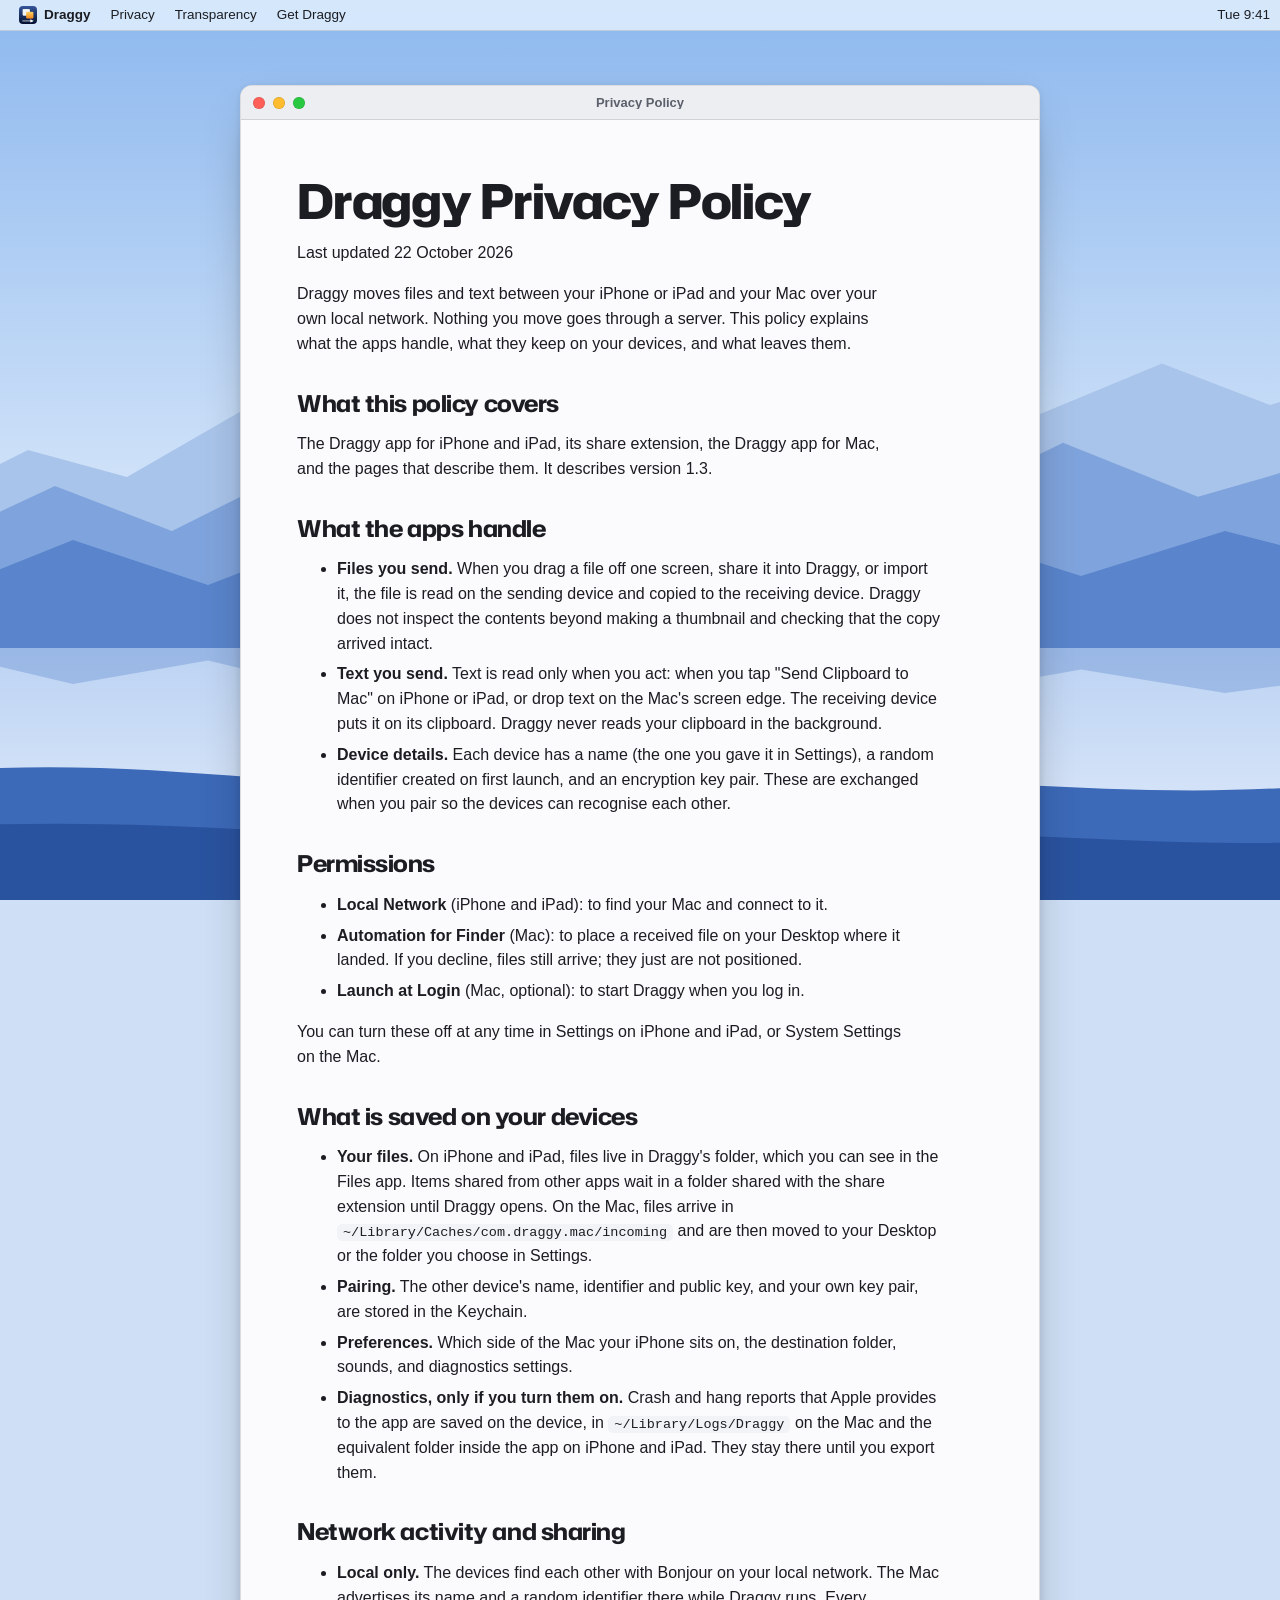
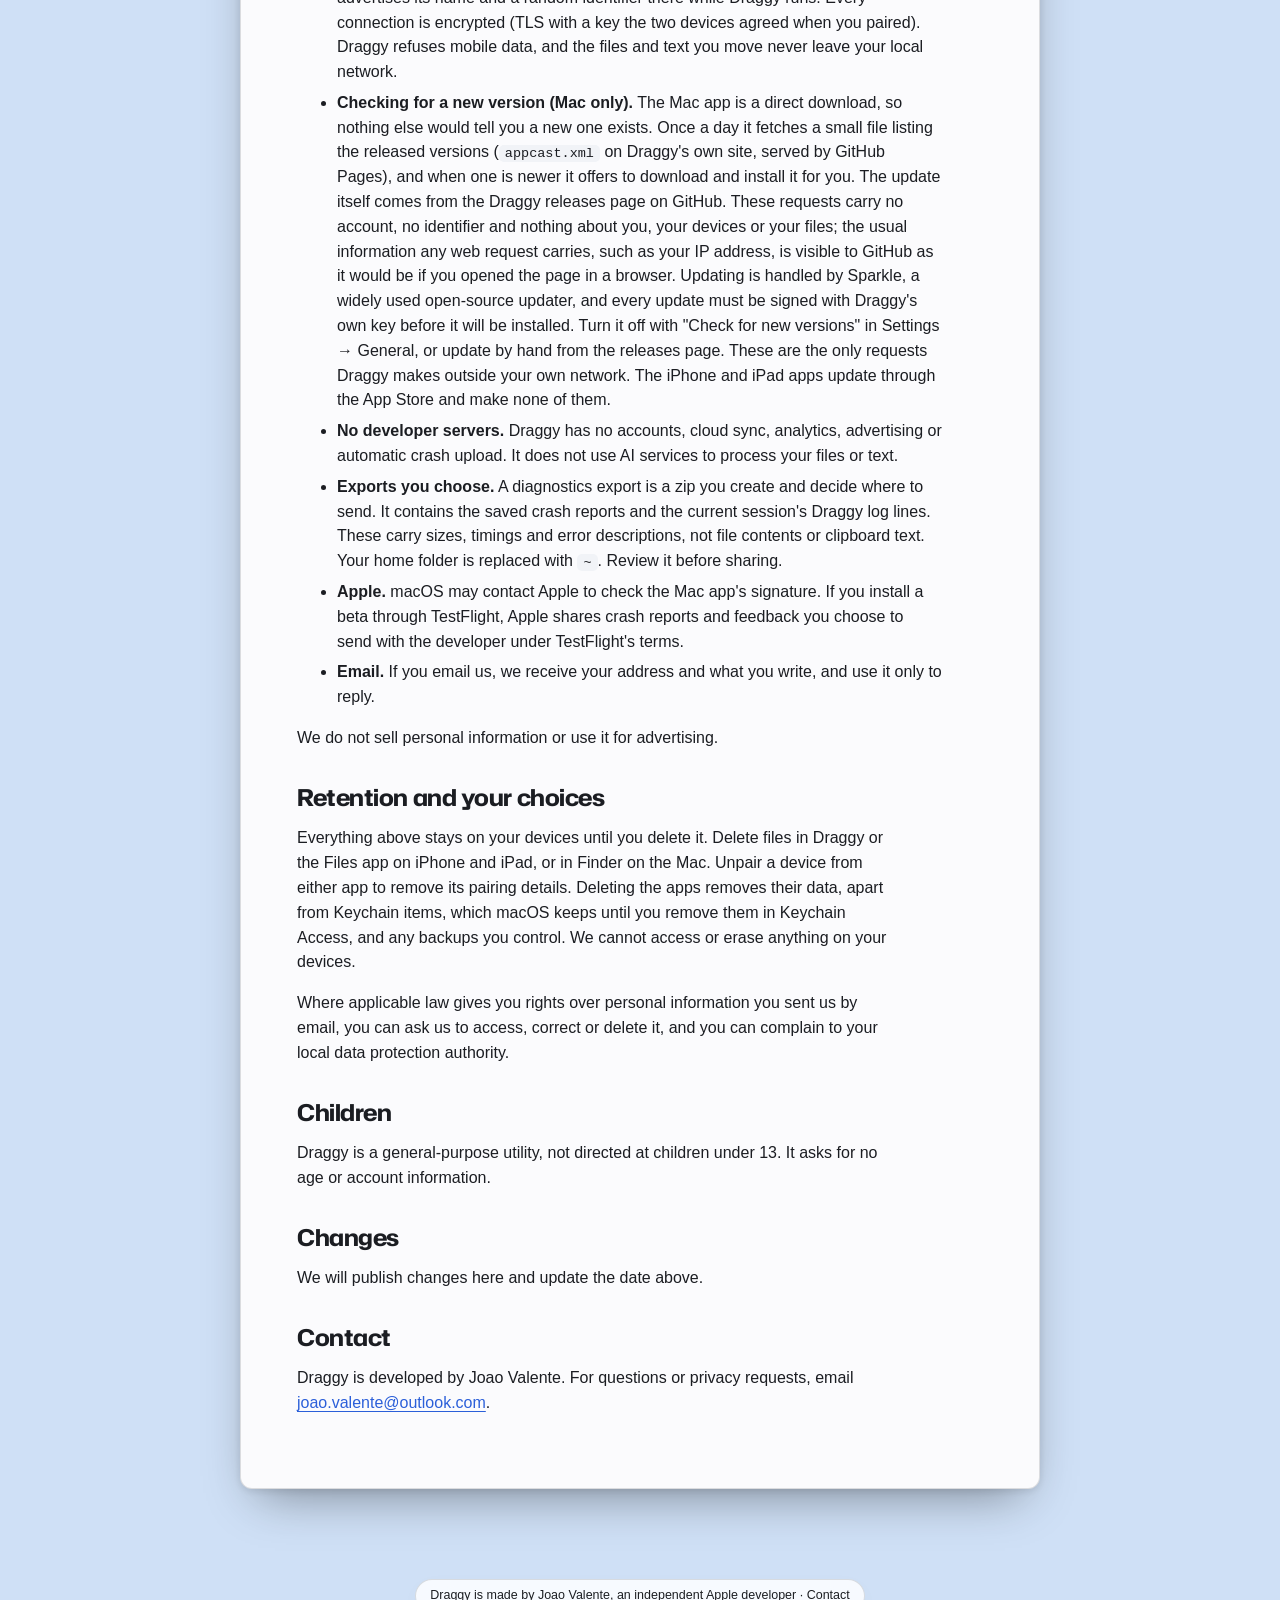
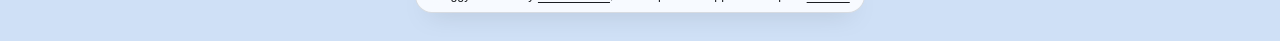
==== commit 8bf75d52: "Publish Draggy site from 4d50f91" ====
--- a/privacy.html
+++ b/privacy.html
@@ -35,7 +35,7 @@
 <h2 id="what-this-policy-covers">What this policy covers</h2>
 <p>The Draggy app for iPhone and iPad, its share extension, the Draggy
 app for Mac, and the pages that describe them. It describes version
-1.2.</p>
+1.3.</p>
 <h2 id="what-the-apps-handle">What the apps handle</h2>
 <ul>
 <li><strong>Files you send.</strong> When you drag a file off one
